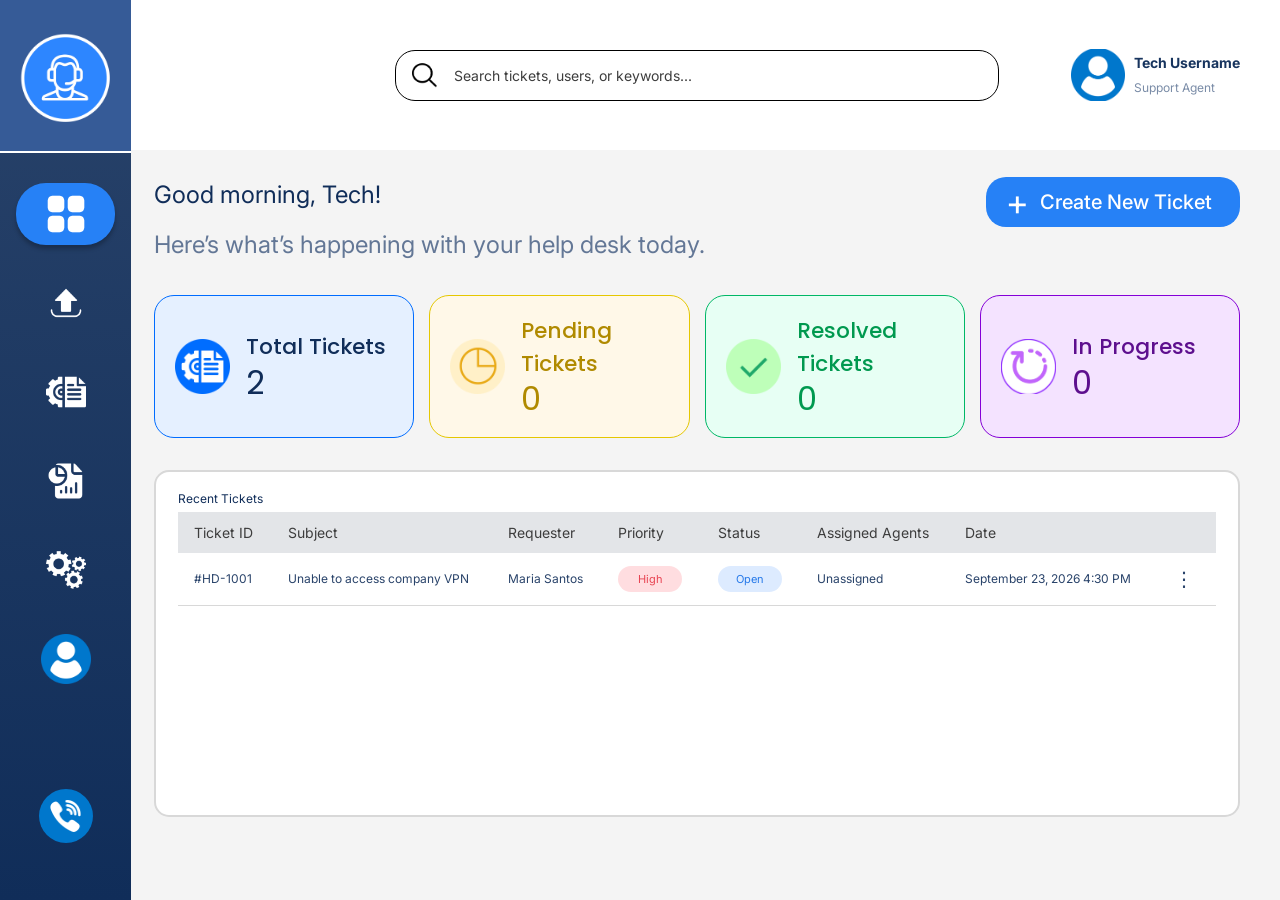
==== Dashboard/dashboard.html @ d71c90c8 "Dashboard Page Added" ====
<!DOCTYPE html>
<html lang="en">
<head>
  <meta charset="UTF-8">
  <meta name="viewport" content="width=device-width, initial-scale=1.0">
  <title>Dashboard | IT Help Desk Ticketing System</title>

  <!-- Fonts used by the design (Figma only exports their names, it doesn't load them) -->
  <link rel="preconnect" href="https://fonts.googleapis.com">
  <link rel="preconnect" href="https://fonts.gstatic.com" crossorigin>
  <link href="https://fonts.googleapis.com/css2?family=Inter:wght@400;500;700&family=Poppins:wght@400;500;700&display=swap" rel="stylesheet">

  <!-- dashboard.css is self-contained, so it does not need varss.css or style.css -->
  <link rel="stylesheet" href="dashboard.css">
</head>
<body>

  <!-- Sidebar: icons only until the cursor is over it, then it expands -->
  <aside class="sidebar" aria-label="Sidebar">
    <a class="brand" href="dashboard.html">
      <img class="brand-logo" src="Logotech.png" alt="" width="100" height="100">
      <span class="brand-name sidebar-label">IT Help Desk<br>Ticketing System</span>
    </a>

    <nav class="sidebar-nav" aria-label="Main">
      <ul class="nav-list">
        <li>
          <a class="nav-link is-active" href="dashboard.html" aria-current="page">
            <span class="nav-icon"><img src="dashboards.png" alt="" width="40" height="40"></span>
            <span class="nav-label sidebar-label">Dashboard</span>
          </a>
        </li>
        <!-- The pages below are the planned next pages; create them or change the hrefs -->
        <li>
          <a class="nav-link" href="submit-ticket.html">
            <span class="nav-icon"><img src="submit.png" alt="" width="40" height="40"></span>
            <span class="nav-label sidebar-label">Submit Ticket</span>
          </a>
        </li>
        <li>
          <a class="nav-link" href="ticket-management.html">
            <span class="nav-icon"><img src="ticket.png" alt="" width="40" height="40"></span>
            <span class="nav-label sidebar-label">Ticket<br>Management</span>
          </a>
        </li>
        <li>
          <a class="nav-link" href="reports.html">
            <span class="nav-icon"><img src="reports.png" alt="" width="40" height="40"></span>
            <span class="nav-label sidebar-label">Reports</span>
          </a>
        </li>
        <li>
          <a class="nav-link" href="settings.html">
            <span class="nav-icon"><img src="settings.png" alt="" width="40" height="40"></span>
            <span class="nav-label sidebar-label">Settings</span>
          </a>
        </li>
        <li>
          <a class="nav-link nav-link--profile" href="user-profile.html">
            <span class="nav-icon"><img src="user.png" alt="" width="50" height="50"></span>
            <span class="nav-label sidebar-label">User Profile</span>
          </a>
        </li>
      </ul>
    </nav>

    <div class="sidebar-help">
      <span class="help-icon"><img src="viber.png" alt="" width="32" height="32"></span>
      <div class="help-text sidebar-label">
        <p class="help-title">Need Help?</p>
        <p class="help-copy">Our support team is here to assist you.</p>
        <button type="button" class="help-button">Contact Support</button>
      </div>
    </div>
  </aside>

  <div class="page">
    <header class="topbar">
      <div class="search" role="search">
        <img class="search-icon" src="searchicon.png" alt="" width="25" height="24">
        <input
          type="search"
          name="search"
          placeholder="Search tickets, users, or keywords..."
          aria-label="Search tickets, users, or keywords">
      </div>

      <div class="profile">
        <img class="profile-avatar" src="user.png" alt="" width="45" height="45">
        <div class="profile-text">
          <p class="profile-name">Tech Username</p>
          <p class="profile-role">Support Agent</p>
        </div>
      </div>
    </header>

    <main class="content" id="main">
      <div class="page-head">
        <div class="greeting">
          <h1>Good morning, Tech!</h1>
          <p>Here&rsquo;s what&rsquo;s happening with your help desk today.</p>
        </div>
        <a class="btn-create" href="submit-ticket.html">
          <span class="btn-create-plus" aria-hidden="true">+</span>
          Create New Ticket
        </a>
      </div>

      <section class="stats" aria-label="Ticket summary">
        <article class="stat stat--total">
          <div class="stat-icon"><img src="TotalTickets.png" alt="" width="55" height="55"></div>
          <div class="stat-body">
            <p class="stat-label">Total Tickets</p>
            <p class="stat-value">2</p>
          </div>
        </article>

        <article class="stat stat--pending">
          <div class="stat-icon"><img src="PendingTickets.png" alt="" width="55" height="55"></div>
          <div class="stat-body">
            <p class="stat-label">Pending Tickets</p>
            <p class="stat-value">0</p>
          </div>
        </article>

        <article class="stat stat--resolved">
          <div class="stat-icon"><img src="ResolveTickets.png" alt="" width="55" height="55"></div>
          <div class="stat-body">
            <p class="stat-label">Resolved Tickets</p>
            <p class="stat-value">0</p>
          </div>
        </article>

        <article class="stat stat--progress">
          <div class="stat-icon"><img src="InprogressTicket.png" alt="" width="55" height="55"></div>
          <div class="stat-body">
            <p class="stat-label">In Progress</p>
            <p class="stat-value">0</p>
          </div>
        </article>
      </section>

      <section class="tickets" aria-labelledby="recent-tickets-title">
        <h2 class="tickets-title" id="recent-tickets-title">Recent Tickets</h2>

        <div class="table-scroll">
          <table class="ticket-table">
            <thead>
              <tr>
                <th scope="col">Ticket ID</th>
                <th scope="col">Subject</th>
                <th scope="col">Requester</th>
                <th scope="col">Priority</th>
                <th scope="col">Status</th>
                <th scope="col">Assigned Agents</th>
                <th scope="col">Date</th>
                <th scope="col"><span class="visually-hidden">Actions</span></th>
              </tr>
            </thead>
            <tbody>
              <tr>
                <td class="nowrap">#HD-1001</td>
                <td>Unable to access company VPN</td>
                <td class="nowrap">Maria Santos</td>
                <td><span class="pill pill--high">High</span></td>
                <td><span class="pill pill--open">Open</span></td>
                <td class="muted">Unassigned</td>
                <td class="nowrap"><time datetime="2026-09-23T16:30">September 23, 2026 4:30 PM</time></td>
                <td><button type="button" class="row-menu" aria-label="Actions for ticket #HD-1001">&#8942;</button></td>
              </tr>
            </tbody>
          </table>
        </div>
      </section>
    </main>
  </div>

</body>
</html>
---- Dashboard/dashboard.css ----
/* ==========================================================
   IT Help Desk Ticketing System: Dashboard page
   Self-contained: does not need varss.css or the login style.css.
   Sidebar is collapsed (icons only) and expands while the
   cursor is over it, or while a link inside has keyboard focus.
   ========================================================== */

:root {
  /* Colors (from the Figma design) */
  --page-bg: #f4f4f4;
  --surface: #ffffff;
  --navy: #29436a;
  --navy-deep: #102d59;
  --navy-band: #365b97;
  --blue: #2681f6;
  --blue-hover: #1a6be0;
  --text: #102d59;
  --text-muted: #637796;
  --text-table: #29436a;
  --text-head: #3d3d3d;
  --border: #d8d8d8;
  --help-blue: #0077cc;
  --help-border: #6faeff;
  --help-text: #afc3e4;

  /* Fonts (Inter and Poppins are loaded from Google Fonts in dashboard.html) */
  --font-body: "Inter", system-ui, sans-serif;
  --font-nav: "Poppins", system-ui, sans-serif;

  /* Sidebar geometry. Collapsed width is derived so icons always fit. */
  --nav-inset: 16px;
  --nav-pad: 14px;
  --icon-box: 71px;
  --logo-size: 100px;
  --sidebar-collapsed: calc(var(--nav-inset) * 2 + var(--nav-pad) * 2 + var(--icon-box));
  --sidebar-expanded: min(332px, 85vw);
}

*,
*::before,
*::after {
  box-sizing: border-box;
}

html {
  -webkit-text-size-adjust: 100%;
}

body {
  margin: 0;
  min-height: 100vh;
  background: var(--page-bg);
  color: var(--text);
  font-family: var(--font-body);
}

img {
  display: block;
  max-width: 100%;
}

a {
  color: inherit;
  text-decoration: none;
}

button,
input {
  font: inherit;
}

:focus-visible {
  outline: 3px solid var(--blue);
  outline-offset: 2px;
}

.visually-hidden {
  position: absolute;
  width: 1px;
  height: 1px;
  margin: -1px;
  padding: 0;
  overflow: hidden;
  clip: rect(0 0 0 0);
  white-space: nowrap;
  border: 0;
}

/* ---------- Sidebar ---------- */

.sidebar {
  position: fixed;
  inset: 0 auto 0 0;
  z-index: 100;
  display: flex;
  flex-direction: column;
  width: var(--sidebar-collapsed);
  background: linear-gradient(180deg, var(--navy) 0%, var(--navy-deep) 100%);
  color: #ffffff;
  overflow-x: hidden;
  overflow-y: auto;
  scrollbar-width: thin;
  transition: width 0.25s ease, box-shadow 0.25s ease;
}

/* The hover behaviour: grow while the cursor is over the sidebar.
   :has(:focus-visible) does the same for keyboard users. */
.sidebar:hover,
.sidebar:has(:focus-visible) {
  width: var(--sidebar-expanded);
  box-shadow: 8px 0 28px rgba(0, 0, 0, 0.35);
}

/* Text labels fade in as the sidebar opens */
.sidebar-label {
  opacity: 0;
  transition: opacity 0.15s ease;
}

.sidebar:hover .sidebar-label,
.sidebar:has(:focus-visible) .sidebar-label {
  opacity: 1;
  transition-delay: 0.1s;
}

.brand {
  flex: none;
  display: flex;
  align-items: center;
  gap: 26px;
  height: 153px;
  padding-inline: calc((var(--sidebar-collapsed) - var(--logo-size)) / 2);
  background: var(--navy-band);
  border-bottom: 2px solid #ffffff;
  white-space: nowrap;
}

.brand-logo {
  flex: none;
  width: var(--logo-size);
  height: var(--logo-size);
  object-fit: cover;
}

.brand-name {
  font-size: 1.0625rem;
  font-weight: 700;
  line-height: 1.9;
  letter-spacing: 0.06em;
}

.sidebar-nav {
  flex: 1;
  padding: 30px var(--nav-inset) 24px;
}

.nav-list {
  display: flex;
  flex-direction: column;
  gap: clamp(12px, 3vh, 38px);
  margin: 0;
  padding: 0;
  list-style: none;
}

.nav-link {
  display: flex;
  align-items: center;
  gap: 26px;
  padding: 4px var(--nav-pad);
  border-radius: 30px;
  color: #ffffff;
  white-space: nowrap;
  overflow: hidden;
  transition: background-color 0.2s ease, box-shadow 0.2s ease;
}

/* Hover / focus highlight on each menu item */
.nav-link:hover,
.nav-link:focus-visible {
  background: rgba(104, 168, 255, 0.25);
  box-shadow: -1px 4px 12px rgba(0, 0, 0, 0.48);
}

.nav-link:focus-visible {
  outline-color: #ffffff;
  outline-offset: -3px;
}

/* Current page */
.nav-link.is-active {
  background: var(--blue);
  box-shadow: 0 4px 4px rgba(0, 0, 0, 0.25);
}

.nav-icon {
  flex: none;
  display: grid;
  place-items: center;
  width: var(--icon-box);
  height: 54px;
}

.nav-icon img {
  width: 40px;
  height: 40px;
  object-fit: cover;
}

.nav-link--profile .nav-icon img {
  width: 50px;
  height: 50px;
}

.nav-label {
  font-family: var(--font-nav);
  font-size: 1.25rem;
  font-weight: 700;
  line-height: 1.3;
  letter-spacing: 0.02em;
}

/* Help block at the bottom */
.sidebar-help {
  flex: none;
  display: flex;
  align-items: center;
  gap: 43px;
  padding: 0 var(--nav-inset) 32px calc((var(--sidebar-collapsed) - 54px) / 2);
  white-space: nowrap;
}

.help-icon {
  flex: none;
  display: grid;
  place-items: center;
  width: 54px;
  height: 54px;
  border-radius: 50%;
  background: var(--help-blue);
}

.help-icon img {
  width: 31.5px;
  height: 31.5px;
  object-fit: cover;
}

.help-text {
  flex: none;
  width: 150px;
  white-space: normal;
}

.help-title {
  margin: 0;
  font-family: var(--font-nav);
  font-size: 1.25rem;
  font-weight: 700;
  line-height: 1.5;
}

.help-copy {
  margin: 0 0 7px;
  color: var(--help-text);
  font-family: var(--font-nav);
  font-size: 0.75rem;
  line-height: 1.5;
}

.help-button {
  padding: 7px 14px;
  background: transparent;
  color: #ffffff;
  border: 1px solid var(--help-border);
  border-radius: 30px;
  font-size: 0.75rem;
  font-weight: 700;
  cursor: pointer;
  transition: background-color 0.15s ease;
}

.help-button:hover {
  background: rgba(111, 174, 255, 0.2);
}

/* ---------- Page area ---------- */

.page {
  min-height: 100vh;
  margin-left: var(--sidebar-collapsed);
}

.topbar {
  display: grid;
  grid-template-columns: minmax(0, 1fr) minmax(0, 604px) minmax(0, 1fr);
  align-items: center;
  gap: 24px;
  min-height: 150px;
  padding: 24px 40px 24px 23px;
  background: var(--surface);
}

.search {
  grid-column: 2;
  position: relative;
}

.search-icon {
  position: absolute;
  top: 50%;
  left: 17px;
  width: 24.6px;
  height: 23.7px;
  transform: translateY(-50%);
  pointer-events: none;
}

.search input {
  width: 100%;
  height: 51px;
  padding: 0 20px 0 58px;
  background: var(--surface);
  color: #000000;
  border: 1px solid #000000;
  border-radius: 20px;
  font-size: 0.875rem;
}

.search input::placeholder {
  color: var(--text-head);
  opacity: 1;
}

.search input:focus {
  outline: none;
  border-color: var(--blue);
  box-shadow: 0 0 0 3px rgba(38, 129, 246, 0.25);
}

.profile {
  grid-column: 3;
  justify-self: end;
  display: flex;
  align-items: center;
  gap: 9px;
}

.profile-avatar {
  flex: none;
  width: 54px;
  height: 52px;
  object-fit: cover;
}

.profile-name,
.profile-role {
  margin: 0;
  white-space: nowrap;
}

.profile-name {
  color: #17345e;
  font-size: 0.875rem;
  font-weight: 700;
  line-height: 1.45;
}

.profile-role {
  margin-top: 5px;
  color: #7a8ca7;
  font-size: 0.75rem;
  line-height: 1.5;
}

.content {
  display: flex;
  flex-direction: column;
  gap: 32px;
  padding: 27px 40px 40px 23px;
}

/* ---------- Greeting + create button ---------- */

.page-head {
  display: flex;
  flex-wrap: wrap;
  align-items: flex-start;
  justify-content: space-between;
  gap: 24px;
}

.greeting h1,
.greeting p {
  margin: 0;
  font-size: clamp(1.25rem, 2vw, 1.5rem);
  font-weight: 400;
  line-height: 1.5;
}

.greeting h1 {
  color: var(--text);
}

.greeting p {
  margin-top: 14px;
  color: var(--text-muted);
}

.btn-create {
  display: inline-flex;
  align-items: center;
  justify-content: center;
  gap: 11px;
  height: 50px;
  padding: 0 28px 0 20px;
  background: var(--blue);
  color: #ffffff;
  border-radius: 20px;
  font-size: 1.25rem;
  font-weight: 500;
  white-space: nowrap;
  transition: background-color 0.15s ease;
}

.btn-create:hover {
  background: var(--blue-hover);
}

.btn-create-plus {
  font-size: 2.25rem;
  font-weight: 400;
  line-height: 1;
}

/* ---------- Summary cards ---------- */

.stats {
  display: grid;
  grid-template-columns: repeat(auto-fit, minmax(260px, 1fr));
  gap: 15px;
}

.stat {
  display: flex;
  align-items: center;
  gap: 6px;
  min-height: 114px;
  padding: 19px 22px 18px 10px;
  border: 1px solid;
  border-radius: 20px;
}

.stat-icon {
  flex: none;
  padding: 10px;
}

.stat-icon img {
  width: 55px;
  height: 55px;
  object-fit: cover;
}

.stat-body {
  min-width: 0;
}

.stat-label {
  margin: 0;
  font-family: var(--font-nav);
  font-size: clamp(1.125rem, 1.7vw, 1.5rem);
  font-weight: 500;
  line-height: 1.5;
}

.stat-value {
  margin: 0;
  font-family: var(--font-nav);
  font-size: 2rem;
  font-weight: 400;
  line-height: 1.2;
}

.stat--total {
  background: #e5f0ff;
  border-color: #006cff;
  color: var(--text);
}

.stat--pending {
  background: #fff8e8;
  border-color: #e5c700;
  color: #b08a00;
}

/* The design's #00e231 text on this light green was hard to read, so it is darker here */
.stat--resolved {
  background: #e7fff4;
  border-color: #00b766;
  color: #00994f;
}

.stat--progress {
  background: #f4e3ff;
  border-color: #8400d7;
  color: #5d0f8e;
}

/* ---------- Recent tickets ---------- */

.tickets {
  min-height: 347px;
  padding: 19px 22px;
  background: var(--surface);
  border: 2px solid var(--border);
  border-radius: 15px;
}

.tickets-title {
  margin: 0 0 6px;
  color: var(--text);
  font-size: 0.75rem;
  font-weight: 400;
}

.table-scroll {
  overflow-x: auto;
}

.ticket-table {
  width: 100%;
  min-width: 880px;
  border-collapse: collapse;
}

.ticket-table th {
  padding: 12px 16px;
  background: rgba(185, 190, 197, 0.4);
  color: var(--text-head);
  font-size: 0.875rem;
  font-weight: 400;
  text-align: left;
  white-space: nowrap;
}

.ticket-table td {
  padding: 12px 16px;
  border-bottom: 1px solid var(--border);
  color: var(--text-table);
  font-size: 0.75rem;
  vertical-align: middle;
}

.ticket-table td.nowrap {
  white-space: nowrap;
}

.ticket-table tbody tr:hover {
  background: #f5f9ff;
}

.muted {
  color: #7a8ca7;
}

.pill {
  display: inline-flex;
  align-items: center;
  justify-content: center;
  min-width: 64px;
  height: 26px;
  padding: 0 16px;
  border-radius: 60px;
  font-size: 0.6875rem;
  white-space: nowrap;
}

.pill--high     { background: #ffdde0; color: #e84452; }
.pill--medium   { background: #fff1d6; color: #b26a00; }
.pill--low      { background: #e3f6ea; color: #1c7a45; }

.pill--open     { background: #ddebff; color: #2679e9; }
.pill--pending  { background: #fff8e8; color: #b08a00; }
.pill--progress { background: #f4e3ff; color: #5d0f8e; }
.pill--resolved { background: #e7fff4; color: #00794a; }
.pill--closed   { background: #eceff4; color: #5b6b82; }

.row-menu {
  display: grid;
  place-items: center;
  width: 28px;
  height: 28px;
  padding: 0;
  background: none;
  color: var(--text-table);
  border: 0;
  border-radius: 50%;
  font-size: 1.25rem;
  line-height: 1;
  cursor: pointer;
}

.row-menu:hover {
  background: rgba(41, 67, 106, 0.1);
}

/* ---------- Tablet and mobile ---------- */

@media (max-width: 1100px) {
  .topbar {
    grid-template-columns: minmax(0, 1fr) auto;
  }

  .search {
    grid-column: 1;
  }

  .profile {
    grid-column: 2;
  }
}

@media (max-width: 720px) {
  :root {
    --nav-inset: 8px;
    --nav-pad: 8px;
    --icon-box: 56px;
    --logo-size: 60px;
  }

  .brand {
    height: 100px;
  }

  .nav-icon img {
    width: 34px;
    height: 34px;
  }

  .nav-link--profile .nav-icon img {
    width: 40px;
    height: 40px;
  }

  .topbar {
    padding: 20px 16px;
  }

  .profile-text {
    display: none;
  }

  .content {
    padding: 20px 16px 32px;
  }
}

@media (prefers-reduced-motion: reduce) {
  * {
    transition: none !important;
  }
}
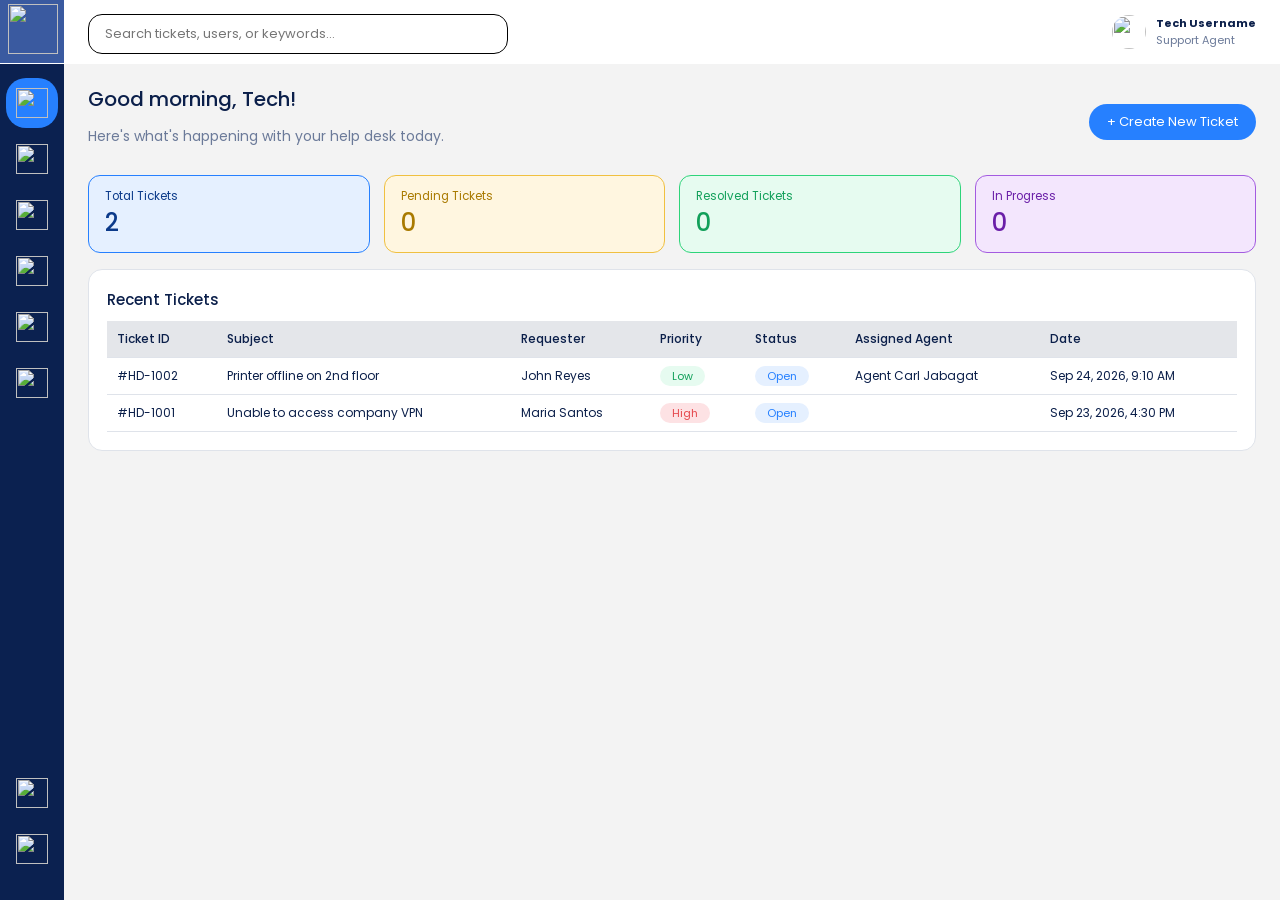
==== commit 11bab337: "Add files via upload" ====
--- a/Dashboard/dashboard.html
+++ b/Dashboard/dashboard.html
@@ -1,179 +1,134 @@
 <!DOCTYPE html>
 <html lang="en">
 <head>
-  <meta charset="UTF-8">
-  <meta name="viewport" content="width=device-width, initial-scale=1.0">
-  <title>Dashboard | IT Help Desk Ticketing System</title>
-
-  <!-- Fonts used by the design (Figma only exports their names, it doesn't load them) -->
-  <link rel="preconnect" href="https://fonts.googleapis.com">
-  <link rel="preconnect" href="https://fonts.gstatic.com" crossorigin>
-  <link href="https://fonts.googleapis.com/css2?family=Inter:wght@400;500;700&family=Poppins:wght@400;500;700&display=swap" rel="stylesheet">
-
-  <!-- dashboard.css is self-contained, so it does not need varss.css or style.css -->
-  <link rel="stylesheet" href="dashboard.css">
+<meta charset="UTF-8">
+<meta name="viewport" content="width=device-width, initial-scale=1.0">
+<title>IT Help Desk Ticketing System</title>
+<link href="https://fonts.googleapis.com/css2?family=Poppins:wght@400;500;600&display=swap" rel="stylesheet">
+<link rel="stylesheet" href="style.css">
 </head>
 <body>
 
-  <!-- Sidebar: icons only until the cursor is over it, then it expands -->
-  <aside class="sidebar" aria-label="Sidebar">
-    <a class="brand" href="dashboard.html">
-      <img class="brand-logo" src="Logotech.png" alt="" width="100" height="100">
-      <span class="brand-name sidebar-label">IT Help Desk<br>Ticketing System</span>
-    </a>
+<aside id="side">
+  <div class="brand"><span class="iclogo"><img src="Images_Icons\Logotech.png"></span><b>IT Help Desk Ticketing System</b></div>
+  <nav>
+    <button class="nav" data-page="dashboard" onclick="showPage('dashboard')"><span class="ic"><img src="Images_Icons\dashboards.png" ></span><b>Dashboard</b></button>
+    <button class="nav" data-page="submit" onclick="newTicket()"><span class="ic"><img src="Images_Icons\submit.png" ></span><b>Submit Ticket</b></button>
+    <button class="nav" data-page="tickets" onclick="showPage('tickets')"><span class="ic"><img src="Images_Icons\ticket.png" ></span><b>Ticket Management</b></button>
+    <button class="nav" data-page="reports" onclick="showPage('reports')"><span class="ic"><img src="Images_Icons\reports.png" ></span><b>Reports</b></button>
+    <button class="nav" data-page="settings" onclick="showPage('settings')"><span class="ic"><img src="Images_Icons\settings.png" ></span><b>Settings</b></button>
+    <button class="nav" data-page="profile" onclick="showPage('profile')"><span class="ic"><img src="Images_Icons\user.png" ></span><b>User Profile</b></button>
+  </nav>
+  <div class="foot">
+    <button class="nav" data-page="support" onclick="showPage('support')"><span class="ic"><img src="Images_Icons\viber.png" ></span><b>Contact Support</b></button>
+    <button class="nav" onclick="logout()"><span class="ic"><img src="Images_Icons\logout.png" data-fb="⏻" alt=""></span><b>Logout</b></button>
+  </div>
+</aside>
 
-    <nav class="sidebar-nav" aria-label="Main">
-      <ul class="nav-list">
-        <li>
-          <a class="nav-link is-active" href="dashboard.html" aria-current="page">
-            <span class="nav-icon"><img src="dashboards.png" alt="" width="40" height="40"></span>
-            <span class="nav-label sidebar-label">Dashboard</span>
-          </a>
-        </li>
-        <!-- The pages below are the planned next pages; create them or change the hrefs -->
-        <li>
-          <a class="nav-link" href="submit-ticket.html">
-            <span class="nav-icon"><img src="submit.png" alt="" width="40" height="40"></span>
-            <span class="nav-label sidebar-label">Submit Ticket</span>
-          </a>
-        </li>
-        <li>
-          <a class="nav-link" href="ticket-management.html">
-            <span class="nav-icon"><img src="ticket.png" alt="" width="40" height="40"></span>
-            <span class="nav-label sidebar-label">Ticket<br>Management</span>
-          </a>
-        </li>
-        <li>
-          <a class="nav-link" href="reports.html">
-            <span class="nav-icon"><img src="reports.png" alt="" width="40" height="40"></span>
-            <span class="nav-label sidebar-label">Reports</span>
-          </a>
-        </li>
-        <li>
-          <a class="nav-link" href="settings.html">
-            <span class="nav-icon"><img src="settings.png" alt="" width="40" height="40"></span>
-            <span class="nav-label sidebar-label">Settings</span>
-          </a>
-        </li>
-        <li>
-          <a class="nav-link nav-link--profile" href="user-profile.html">
-            <span class="nav-icon"><img src="user.png" alt="" width="50" height="50"></span>
-            <span class="nav-label sidebar-label">User Profile</span>
-          </a>
-        </li>
-      </ul>
-    </nav>
+<header class="top">
+  <input id="globalSearch" type="search" placeholder="Search tickets, users, or keywords..." onkeydown="if(event.key==='Enter')globalSearch()">
+  <div class="me" onclick="showPage('profile')"><img id="topPhoto" src="Images_Icons\user.png" alt=""><div><b id="topName"></b><small id="topRole"></small></div></div>
+</header>
 
-    <div class="sidebar-help">
-      <span class="help-icon"><img src="viber.png" alt="" width="32" height="32"></span>
-      <div class="help-text sidebar-label">
-        <p class="help-title">Need Help?</p>
-        <p class="help-copy">Our support team is here to assist you.</p>
-        <button type="button" class="help-button">Contact Support</button>
+<main>
+  <!-- 1. Dashboard -->
+  <section class="page" id="p-dashboard">
+    <div class="row"><div><h2 id="greet"></h2><p class="muted">Here's what's happening with your help desk today.</p></div>
+      <button class="btn" onclick="newTicket()">+ Create New Ticket</button></div>
+    <div class="stats">
+      <div class="stat s-blue"><small>Total Tickets</small><b id="dTotal">0</b></div>
+      <div class="stat s-yellow"><small>Pending Tickets</small><b id="dPending">0</b></div>
+      <div class="stat s-green"><small>Resolved Tickets</small><b id="dResolved">0</b></div>
+      <div class="stat s-purple"><small>In Progress</small><b id="dProgress">0</b></div>
+    </div>
+    <div class="card"><h3>Recent Tickets</h3>
+      <div class="scroll"><table><thead><tr><th>Ticket ID</th><th>Subject</th><th>Requester</th><th>Priority</th><th>Status</th><th>Assigned Agent</th><th>Date</th></tr></thead>
+      <tbody id="recentBody"></tbody></table></div></div>
+  </section>
+
+  <!-- 2. Submit a ticket -->
+  <section class="page" id="p-submit">
+    <div class="card"><h2 id="formTitle" class="center">SUBMIT A TICKET</h2><hr>
+      <div class="grid3">
+        <label>Your name *<input id="fName" placeholder="Name"></label>
+        <label>Email *<input id="fEmail" type="email" placeholder="email@gmail.com"></label>
+        <label>Contact Number (Optional)<input id="fPhone"></label>
+        <label>Issue Type<select id="fType"><option>Hardware</option><option selected>Software</option><option>Network</option><option>Account &amp; Access</option><option>Emails</option><option>Printer</option><option>Security</option><option>Other</option></select></label>
+        <label>Priority<select id="fPriority"><option>Low</option><option>Medium</option><option selected>High</option><option>Critical</option></select></label>
+        <label>Agents<select id="fAgent"></select></label>
+        <label>Subject *<input id="fSubject"></label>
+        <label>Due date<input id="fDue" type="date"></label>
+        <label id="statusWrap" hidden>Status<select id="fStatus"><option>Open</option><option>Pending</option><option>In Progress</option><option>Resolved</option><option>Closed</option></select></label>
+      </div>
+      <label>Description *<textarea id="fDesc" rows="9"></textarea></label>
+      <p id="formMsg" class="msg"></p>
+      <div class="right"><button class="btn ghost" onclick="clearForm()">Clear</button> <button class="btn" id="ticketBtn" onclick="saveTicket()">Submit Ticket</button></div>
+    </div>
+  </section>
+
+  <!-- 3. Ticket management -->
+  <section class="page" id="p-tickets">
+    <div class="card"><h2>Ticket Management</h2>
+      <div class="filters">
+        <input id="qKey" placeholder="Keyword..." oninput="renderTickets()">
+        <select id="qStatus" onchange="renderTickets()"><option value="">All Statuses</option><option>Open</option><option>Pending</option><option>In Progress</option><option>Resolved</option><option>Closed</option></select>
+        <select id="qPriority" onchange="renderTickets()"><option value="">All Priorities</option><option>Low</option><option>Medium</option><option>High</option><option>Critical</option></select>
+        <select id="qAgent" onchange="renderTickets()"></select>
+        <span>From</span><input id="qFrom" type="date" onchange="renderTickets()">
+        <span>To</span><input id="qTo" type="date" onchange="renderTickets()">
+        <select id="qSort" onchange="renderTickets()"><option value="new">Newest First</option><option value="old">Oldest First</option><option value="prio">Priority</option></select>
+        <button class="btn ghost" onclick="clearFilters()">Clear</button>
+        <button class="btn danger" onclick="deleteSelected()">Delete Selected</button>
+      </div>
+      <p id="countText" class="muted"></p>
+      <div class="scroll"><table><thead><tr><th></th><th>ID</th><th>Subject</th><th>Requester</th><th>Type</th><th>Priority</th><th>Status</th><th>Agent</th><th>Date</th><th>Action</th></tr></thead>
+      <tbody id="ticketBody"></tbody></table></div>
+      <p id="emptyText" class="muted"></p>
+    </div>
+  </section>
+
+  <!-- 4. Reports -->
+  <section class="page" id="p-reports">
+    <div class="card"><h3>Reports &amp; Summary</h3><div class="stats six" id="reportStats"></div></div>
+    <div class="two">
+      <div class="card"><h3>Most common issues</h3><div id="issueList"></div></div>
+      <div class="card"><h3>Audit log (latest activity)</h3><ul id="auditList"></ul></div>
+    </div>
+  </section>
+
+  <!-- 5. Settings -->
+  <section class="page" id="p-settings">
+    <div class="card"><h2>Technicians</h2>
+      <div id="techList"></div>
+      <label>New Technician<input id="tName" placeholder="Full name.."></label>
+      <p class="muted">Roles:</p><div id="roleBox" class="roles"></div>
+      <p id="techMsg" class="msg"></p>
+      <button class="btn" onclick="addTech()">Add Technician</button>
+    </div>
+  </section>
+
+  <!-- 6. User profile -->
+  <section class="page" id="p-profile">
+    <div class="card"><h2>User Profile</h2>
+      <div class="prof">
+        <div class="photo"><img id="pPhoto" src="images/user.png" alt=""><label class="btn sm">Upload image<input id="pFile" type="file" accept="image/*" hidden onchange="pickPhoto(this)"></label></div>
+        <div class="grow"><label>Display Name<input id="pName"></label><label>Role<input id="pRole"></label>
+          <p id="profMsg" class="msg"></p><div class="right"><button class="btn" onclick="saveProfile()">Save Profile</button></div></div>
       </div>
     </div>
-  </aside>
+  </section>
 
-  <div class="page">
-    <header class="topbar">
-      <div class="search" role="search">
-        <img class="search-icon" src="searchicon.png" alt="" width="25" height="24">
-        <input
-          type="search"
-          name="search"
-          placeholder="Search tickets, users, or keywords..."
-          aria-label="Search tickets, users, or keywords">
-      </div>
+  <!-- 7. Contact support -->
+  <section class="page" id="p-support">
+    <div class="card"><h2>Need Help?</h2><p class="muted">Our support team is here to assist you. Send a message and we will get back to you.</p>
+      <label>Subject<input id="cSubject"></label>
+      <label>Message<textarea id="cMsg" rows="6"></textarea></label>
+      <p id="cMsgOut" class="msg"></p>
+      <button class="btn" onclick="sendSupport()">Send Message</button>
+    </div>
+  </section>
+</main>
 
-      <div class="profile">
-        <img class="profile-avatar" src="user.png" alt="" width="45" height="45">
-        <div class="profile-text">
-          <p class="profile-name">Tech Username</p>
-          <p class="profile-role">Support Agent</p>
-        </div>
-      </div>
-    </header>
-
-    <main class="content" id="main">
-      <div class="page-head">
-        <div class="greeting">
-          <h1>Good morning, Tech!</h1>
-          <p>Here&rsquo;s what&rsquo;s happening with your help desk today.</p>
-        </div>
-        <a class="btn-create" href="submit-ticket.html">
-          <span class="btn-create-plus" aria-hidden="true">+</span>
-          Create New Ticket
-        </a>
-      </div>
-
-      <section class="stats" aria-label="Ticket summary">
-        <article class="stat stat--total">
-          <div class="stat-icon"><img src="TotalTickets.png" alt="" width="55" height="55"></div>
-          <div class="stat-body">
-            <p class="stat-label">Total Tickets</p>
-            <p class="stat-value">2</p>
-          </div>
-        </article>
-
-        <article class="stat stat--pending">
-          <div class="stat-icon"><img src="PendingTickets.png" alt="" width="55" height="55"></div>
-          <div class="stat-body">
-            <p class="stat-label">Pending Tickets</p>
-            <p class="stat-value">0</p>
-          </div>
-        </article>
-
-        <article class="stat stat--resolved">
-          <div class="stat-icon"><img src="ResolveTickets.png" alt="" width="55" height="55"></div>
-          <div class="stat-body">
-            <p class="stat-label">Resolved Tickets</p>
-            <p class="stat-value">0</p>
-          </div>
-        </article>
-
-        <article class="stat stat--progress">
-          <div class="stat-icon"><img src="InprogressTicket.png" alt="" width="55" height="55"></div>
-          <div class="stat-body">
-            <p class="stat-label">In Progress</p>
-            <p class="stat-value">0</p>
-          </div>
-        </article>
-      </section>
-
-      <section class="tickets" aria-labelledby="recent-tickets-title">
-        <h2 class="tickets-title" id="recent-tickets-title">Recent Tickets</h2>
-
-        <div class="table-scroll">
-          <table class="ticket-table">
-            <thead>
-              <tr>
-                <th scope="col">Ticket ID</th>
-                <th scope="col">Subject</th>
-                <th scope="col">Requester</th>
-                <th scope="col">Priority</th>
-                <th scope="col">Status</th>
-                <th scope="col">Assigned Agents</th>
-                <th scope="col">Date</th>
-                <th scope="col"><span class="visually-hidden">Actions</span></th>
-              </tr>
-            </thead>
-            <tbody>
-              <tr>
-                <td class="nowrap">#HD-1001</td>
-                <td>Unable to access company VPN</td>
-                <td class="nowrap">Maria Santos</td>
-                <td><span class="pill pill--high">High</span></td>
-                <td><span class="pill pill--open">Open</span></td>
-                <td class="muted">Unassigned</td>
-                <td class="nowrap"><time datetime="2026-09-23T16:30">September 23, 2026 4:30 PM</time></td>
-                <td><button type="button" class="row-menu" aria-label="Actions for ticket #HD-1001">&#8942;</button></td>
-              </tr>
-            </tbody>
-          </table>
-        </div>
-      </section>
-    </main>
-  </div>
-
+<script src="app.js"></script>
 </body>
 </html>
--- a/Dashboard/style.css
+++ b/Dashboard/style.css
@@ -0,0 +1,470 @@
+:root{
+    --navy:#0b2150;
+    --navy2:#3a5aa0;
+    --blue:#2680ff;
+    --bg:#f3f3f3;
+    --ink:#0b1f4a;
+    --mut:#6b7a99;
+    --line:#dfe3ea
+}
+
+*{box-sizing:border-box}
+
+body{
+    margin:0;
+    font-family:Poppins,Segoe UI,Arial,sans-serif;
+    background:var(--bg);
+    color:var(--ink);
+    font-size:14px
+}
+
+h2{
+    font-weight:500;
+    margin:0 0 12px;
+    font-size:20px
+}
+    
+h3{
+    font-weight:500;
+    margin:0 0 10px;
+    font-size:15px
+}
+
+.muted{
+    color:var(--mut);
+    margin:4px 0 12px
+}
+
+.center{
+    text-align:center
+}
+
+.right{
+    text-align:right
+}
+
+.grow{
+    flex:1
+}
+
+button{
+    font-family:inherit;
+    cursor:pointer
+}
+
+/* sidebar: collapsed icons, expands on hover and overlays the page */
+#side{
+    position:fixed;
+    inset:0 auto 0 0;
+    width:64px;
+    background:var(--navy);
+    color:#fff;display:flex;
+    flex-direction:column;
+    overflow:hidden;
+    transition:width .2s;
+    z-index:10
+}
+
+#side:hover{
+    width:230px
+}
+
+.brand{
+    height:64px;
+    background:var(--navy2);
+    display:flex;
+    align-items:center;
+    gap:10px;
+    padding: 0px 8px;
+    border-bottom:1px solid rgb(255, 255, 255)
+}
+
+.iclogo img{
+    width: 50px;
+    height: 50px;
+    object-fit:contain;
+    
+}
+
+.brand b{
+    font-size:12px;
+    letter-spacing:1px;
+    white-space:normal;
+    width:140px
+}
+
+nav{
+    margin-top:8px;
+    flex:10%;
+}
+
+.nav{
+    display:flex;
+    align-items:center;
+    gap:20px;width:calc(100% - 12px);
+    margin:6px 6px;padding:10px 10px;
+    background:none;border:0;
+    border-radius:20px;
+    color:#fff;text-align:left;
+    font-size:13px
+}
+
+.nav b{
+    font-weight:500;
+    white-space:nowrap;
+    opacity:0;
+    transition:opacity .15s
+}
+
+#side:hover 
+.nav b,#side:hover 
+.brand b{
+    opacity:1
+}
+
+.brand b{
+    opacity:0;
+    transition:opacity .15s
+}
+
+.nav:hover{
+    background:#ffffff22
+}
+
+.nav.active{
+    background:var(--blue)
+}
+
+
+
+.ic{
+    width:30px;
+    height:30px;
+    flex:none;
+    display:grid;
+    place-items:center;
+    font-size:20px;
+}
+
+.ic img{
+    width: 32px;
+    height: 30px;
+    object-fit:contain;
+    
+}
+
+.foot{
+    padding-bottom:20px
+}
+
+/* top bar + layout */
+.top{
+    margin-left:64px;
+    height:64px;
+    background:#fff;
+    display:flex;
+    align-items:center;
+    justify-content:space-between;
+    padding:0 24px;
+    gap:16px
+}
+.top input{
+    width:min(420px,80%);
+    padding:9px 16px;
+    border:1px solid #000;
+    border-radius:14px;
+    font-family:inherit
+}
+.me{
+    display:flex;
+    align-items:center;
+    gap:10px;
+    cursor:pointer
+}
+.me img{
+    width:34px;
+    height:34px;
+    border-radius:50%;
+    object-fit:cover
+}
+.me b,.me small{
+    display:block;
+    font-size:11px
+}
+.me small{
+    color:var(--mut)
+}
+main{
+    margin-left:64px;
+    padding:20px 24px
+}
+.page{
+    display:none
+}
+.page.show{
+    display:block
+}
+.row{display:flex;justify-content:space-between;align-items:center;gap:12px;flex-wrap:wrap}
+
+/* cards, stats */
+.card{
+    background:#fff;
+    border:1px solid var(--line);
+    border-radius:14px;
+    padding:18px;
+    margin-bottom:16px
+}
+
+.stats{
+    display:grid;
+    grid-template-columns:repeat(4,1fr);
+    gap:14px;
+    margin:16px 0
+}
+
+.stats.six{
+    grid-template-columns:repeat(6,1fr);
+    margin:0
+}
+
+.stat{
+    border:1px solid;
+    border-radius:12px;
+    padding:12px 16px
+}
+
+.stat small{
+    display:block
+}
+
+.stat b{
+    font-size:24px;
+    font-weight:500
+}
+
+.s-blue{
+    background:#e5f0ff;
+    border-color:#2680ff;
+    color:#0b3a8a
+}
+
+.s-yellow{
+    background:#fff6e0;
+    border-color:#f0c040;
+    color:#a97a00
+}
+.s-green{
+    background:#e6fbf0;
+    border-color:#2ed47a;
+    color:#12a05a
+}
+.s-purple{
+    background:#f3e6fd;
+    border-color:#a35be0;
+    color:#6a1fa8
+}
+.six .stat{
+    background:#e6eaf3;
+    border-color:transparent;
+    color:var(--ink)
+}
+.two{
+    display:grid;
+    grid-template-columns:1fr 1fr;
+    gap:16px
+}
+
+/* forms */
+label{
+    display:block;
+    font-size:13px;
+    margin:10px 0
+}
+
+input,select,textarea{
+    display:block;
+    width:100%;
+    margin-top:4px;
+    padding:8px 10px;
+    border:1px solid #bbb;
+    border-radius:8px;
+    font-family:inherit;
+    font-size:13px;
+    background:#fff
+}
+.grid3{
+    display:grid;
+    grid-template-columns:repeat(3,1fr);
+    gap:0 24px
+}
+.btn{
+    background:var(--blue);
+    color:#fff;
+    border:0;
+    border-radius:18px;
+    padding:8px 18px;
+    font-size:13px;
+    display:inline-block
+}
+.btn.ghost{
+    background:#fff;
+    color:var(--ink);
+    border:1px solid #bbb
+}
+.btn.danger{
+    background:#e5484d
+}
+.btn.sm{
+    padding:2px 14px;
+    font-size:11px;
+    margin-top:8px
+}
+.msg{
+    min-height:18px;
+    font-size:13px;
+    color:#12a05a
+}
+.msg.err{
+    color:#d12f35
+}
+.filters{
+    display:flex;
+    flex-wrap:wrap;
+    gap:8px;
+    align-items:center;
+    margin-bottom:8px
+}
+.filters input,.filters select{
+    width:auto;
+    margin:0
+}
+
+.roles{
+    display:flex;
+    flex-wrap:wrap;
+    gap:6px 20px;
+    margin-bottom:12px
+}
+
+.roles label{
+    margin:0;
+    display:flex;
+    gap:6px;
+    align-items:center
+}
+
+.roles input{
+    width:auto;
+    margin:0
+}
+
+/* tables, pills */
+.scroll{
+    overflow-x:auto
+}
+
+table{
+    width:100%;border-collapse:collapse;font-size:12px
+}
+
+th{
+    background:#e4e6ea;
+    font-weight:500;
+    text-align:left
+}
+
+th,td{
+    padding:9px 10px;
+    border-bottom:1px solid var(--line);
+    white-space:nowrap
+}
+
+td .btn{
+    padding:3px 10px;
+    font-size:11px
+}
+
+.pill{
+    padding:2px 12px;
+    border-radius:12px;
+    font-size:11px;
+    background:#e5f0ff;
+    color:#2680ff
+}
+
+.pill.High,.pill.Critical{
+    background:#fde2e4;
+    color:#e5484d
+}
+
+.pill.Medium{
+    background:#fff1d6;
+    color:#b7791f
+}
+.pill.Low{
+    background:#e6fbf0;
+    color:#12a05a
+}
+.pill.Pending{
+    background:#fff1d6;
+    color:#b7791f
+}
+.pill.In-Progress{
+    background:#f3e6fd;
+    color:#6a1fa8
+}
+.pill.Resolved,.pill.Closed{
+    background:#e6fbf0;
+    color:#12a05a
+}
+.bar{
+    display:flex;
+    align-items:center;
+    gap:8px;
+    margin:6px 0
+}
+.bar i{
+    display:block;
+    height:8px;
+    background:var(--blue);
+    border-radius:4px
+}
+ul{
+    list-style:none;
+    margin:0;
+    padding:0
+}
+li{
+    padding:6px 0;
+    border-bottom:1px solid var(--line);
+    font-size:12px
+}
+li small{
+    color:var(--mut);
+    display:block
+}
+.tech{
+    display:flex;
+    justify-content:space-between;
+    align-items:center;
+    padding:8px 0;
+    border-bottom:1px solid var(--line)
+}
+.prof{
+    display:flex;
+    gap:40px;
+    flex-wrap:wrap
+}
+.photo{
+    text-align:center
+}
+.photo img{
+    width:200px;
+    height:200px;
+    border-radius:50%;
+    object-fit:cover;
+    display:block
+}
+
+@media(max-width:800px){.stats,.stats.six,.grid3,.two{grid-template-columns:1fr 1fr}.top input{width:50%}}
+@media(max-width:520px){.stats,.stats.six,.grid3,.two{grid-template-columns:1fr}}
